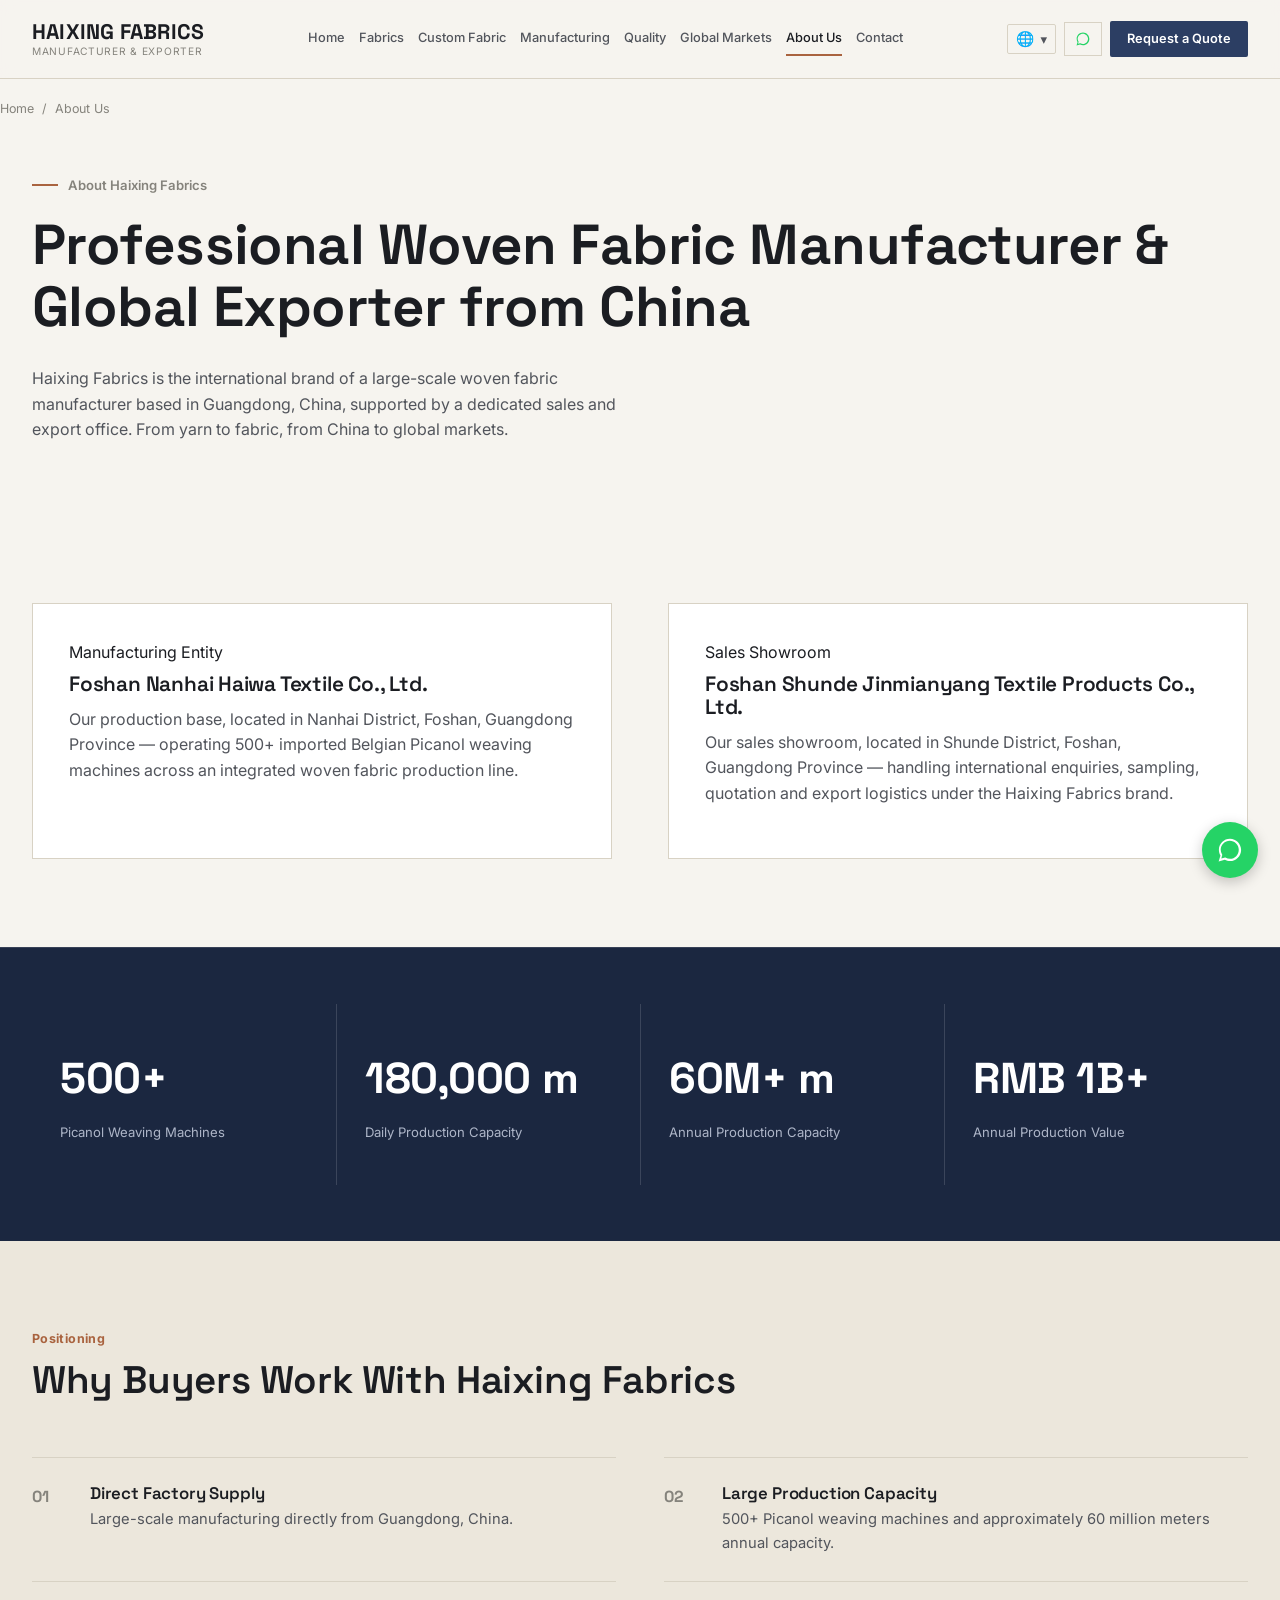
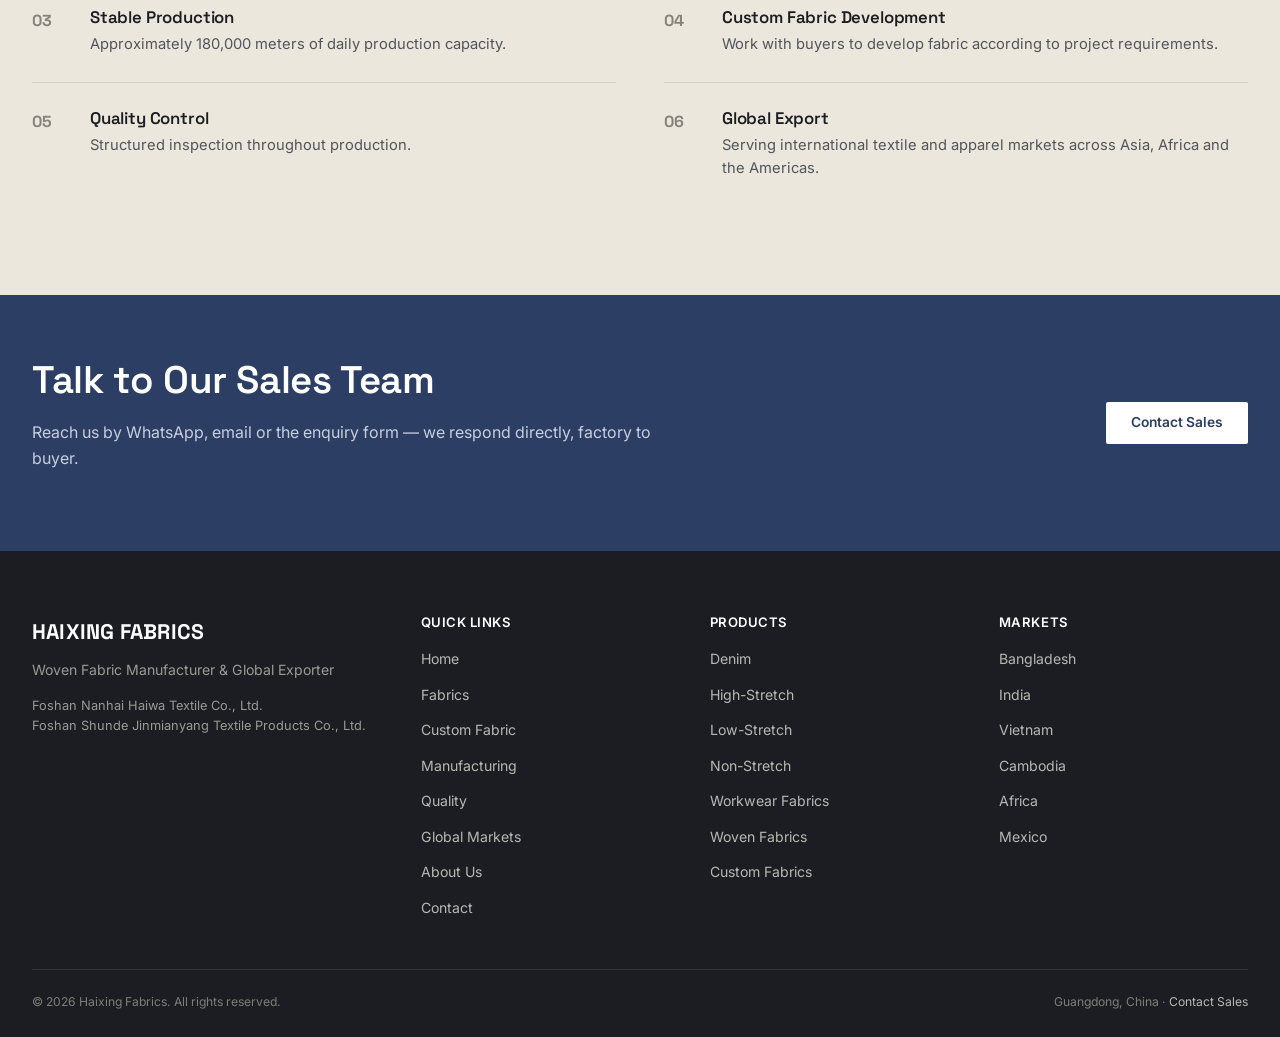
==== about.html @ 6a2925ba "Initial commit: Haixing Fabrics B2B lead-gen website Static bilingual (EN/ZH) site: homepage, fabric" ====
<!doctype html>
<html lang="en" dir="ltr">
<head>
<meta charset="UTF-8">
<meta name="viewport" content="width=device-width, initial-scale=1">
<title>About Haixing Fabrics | Woven Fabric Manufacturer, Guangdong, China</title>
<meta name="description" content="Haixing Fabrics is a large-scale woven fabric manufacturer and exporter based in Guangdong, China, operating 500+ Picanol weaving machines with a sales office in Shunde, Foshan.">
<link rel="canonical" href="https://www.haixingfabrics.com/about">
<link rel="preconnect" href="https://fonts.googleapis.com">
<link rel="preconnect" href="https://fonts.gstatic.com" crossorigin>
<link href="https://fonts.googleapis.com/css2?family=Space+Grotesk:wght@500;600;700&family=Inter:wght@400;500;600;700&display=swap" rel="stylesheet">
<link rel="stylesheet" href="css/style.css">
</head>
<body>

<header class="site-header">
  <div class="container header-row">
    <a href="index.html" class="brand"><span class="brand-mark">HAIXING FABRICS</span><span class="brand-sub" data-i18n="brand.subLine">Manufacturer &amp; Exporter</span></a>
    <nav class="main-nav" aria-label="Primary">
      <a href="index.html" data-i18n="nav.home">Home</a><a href="fabrics.html" data-i18n="nav.fabrics">Fabrics</a><a href="custom-fabric.html" data-i18n="nav.custom">Custom Fabric</a>
      <a href="manufacturing.html" data-i18n="nav.manufacturing">Manufacturing</a><a href="quality.html" data-i18n="nav.quality">Quality</a><a href="global-markets.html" data-i18n="nav.markets">Global Markets</a>
      <a href="about.html" class="active" data-i18n="nav.about">About Us</a><a href="contact.html" data-i18n="nav.contact">Contact</a>
    </nav>
    <div class="header-actions">
      <div class="lang-switch"><button type="button" class="lang-toggle-btn" aria-haspopup="true"><span class="lang-globe" aria-hidden="true">🌐</span><span class="lang-current">English</span> ▾</button>
        <div class="lang-menu" role="menu"><button type="button" data-lang="en" aria-current="true">English</button><button type="button" data-lang="zh">中文</button></div>
      </div>
      <a class="wa-link" href="https://wa.me/8613800000000" target="_blank" rel="noopener"><svg viewBox="0 0 32 32" fill="#25D366"><path d="M16 3C9 3 3.3 8.7 3.3 15.7c0 2.4.6 4.6 1.8 6.6L3 29l7-1.9c1.9 1 4 1.6 6 1.6 7 0 12.7-5.7 12.7-12.7C28.7 8.7 23 3 16 3zm0 23.1c-1.9 0-3.7-.5-5.3-1.4l-.4-.2-4.2 1.1 1.1-4.1-.2-.4a10.3 10.3 0 0 1-1.6-5.5c0-5.7 4.6-10.3 10.3-10.3s10.3 4.6 10.3 10.3S21.7 26.1 16 26.1z"/></svg><span class="wa-text" data-i18n="header.whatsapp">WhatsApp</span></a>
      <a href="contact.html" class="btn btn-primary header-cta" data-i18n="cta.quote">Request a Quote</a>
    </div>
    <button class="menu-toggle" aria-label="Open menu"><span></span><span></span><span></span></button>
  </div>
</header>

<div class="mobile-drawer">
  <div class="drawer-top"><span class="brand-mark">HAIXING</span><button class="drawer-close" aria-label="Close menu">&times;</button></div>
  <nav><a href="index.html" data-i18n="nav.home">Home</a><a href="fabrics.html" data-i18n="nav.fabrics">Fabrics</a><a href="custom-fabric.html" data-i18n="nav.custom">Custom Fabric</a><a href="manufacturing.html" data-i18n="nav.manufacturing">Manufacturing</a><a href="quality.html" data-i18n="nav.quality">Quality</a><a href="global-markets.html" data-i18n="nav.markets">Global Markets</a><a href="about.html" data-i18n="nav.about">About Us</a><a href="contact.html" data-i18n="nav.contact">Contact</a></nav>
  <div class="drawer-actions"><a href="contact.html" class="btn btn-primary btn-block" data-i18n="cta.quote">Request a Quote</a><a href="https://wa.me/8613800000000" class="btn btn-outline btn-block" target="_blank" rel="noopener" data-i18n="cta.whatsappUs">WhatsApp Us</a></div>
</div>

<main>
  <div class="container breadcrumb"><a href="index.html" data-i18n="nav.home">Home</a><span class="sep">/</span><span data-i18n="nav.about">About Us</span></div>

  <section class="tight">
    <div class="container">
      <span class="hero-eyebrow" data-i18n="about.hero.eyebrow">About Haixing Fabrics</span>
      <h1 data-i18n="about.hero.title">Professional Woven Fabric Manufacturer &amp; Global Exporter from China</h1>
      <p class="lede" data-i18n="about.heroLede">Haixing Fabrics is the international brand of a large-scale woven fabric manufacturer based in Guangdong, China, supported by a dedicated sales and export office. From yarn to fabric, from China to global markets.</p>
    </div>
  </section>

  <section>
    <div class="container" style="display:grid; grid-template-columns:1fr 1fr; gap:56px;">
      <div class="form-panel">
        <span class="tag" data-i18n="entity.manufacturingTag">Manufacturing Entity</span>
        <h3 style="margin-top:8px;" data-i18n="entity.factoryName">佛山市南海区海娃纺织有限公司</h3>
        <p data-i18n="entity.factoryDesc">Our production base, located in Nanhai District, Foshan, Guangdong Province — operating 500+ imported Belgian Picanol weaving machines across an integrated woven fabric production line.</p>
      </div>
      <div class="form-panel">
        <span class="tag" data-i18n="entity.salesTag">Sales Showroom</span>
        <h3 style="margin-top:8px;" data-i18n="entity.salesName">佛山市顺德区金棉洋纺织品有限公司</h3>
        <p data-i18n="entity.salesDesc">Our sales showroom, located in Shunde District, Foshan, Guangdong Province — handling international enquiries, sampling, quotation and export logistics under the Haixing Fabrics brand.</p>
      </div>
    </div>
  </section>

  <section class="stats-strip tight">
    <div class="container">
      <div class="stats-row">
        <div class="stat-cell"><span class="stat-num">500+</span><span class="stat-label" data-i18n="stats.machines">Picanol Weaving Machines</span></div>
        <div class="stat-cell"><span class="stat-num">180,000 m</span><span class="stat-label" data-i18n="stats.daily">Daily Production Capacity</span></div>
        <div class="stat-cell"><span class="stat-num">60M+ m</span><span class="stat-label" data-i18n="stats.annual">Annual Production Capacity</span></div>
        <div class="stat-cell"><span class="stat-num">RMB 1B+</span><span class="stat-label" data-i18n="stats.value">Annual Production Value</span></div>
      </div>
    </div>
  </section>

  <section class="section-alt">
    <div class="container">
      <div class="section-head"><div><span class="tag" data-i18n="about.whyTag">Positioning</span><h2 data-i18n="about.whyTitle">Why Buyers Work With Haixing Fabrics</h2></div></div>
      <div class="reason-list">
        <div class="reason-item"><span class="reason-num">01</span><div><h3 data-i18n="reason.directSupply.title">Direct Factory Supply</h3><p data-i18n="about.reason.directSupply.desc">Large-scale manufacturing directly from Guangdong, China.</p></div></div>
        <div class="reason-item"><span class="reason-num">02</span><div><h3 data-i18n="reason.largeCapacity.title">Large Production Capacity</h3><p data-i18n="about.reason.largeCapacity.desc">500+ Picanol weaving machines and approximately 60 million meters annual capacity.</p></div></div>
        <div class="reason-item"><span class="reason-num">03</span><div><h3 data-i18n="reason.stableProduction.title">Stable Production</h3><p data-i18n="about.reason.stableProduction.desc">Approximately 180,000 meters of daily production capacity.</p></div></div>
        <div class="reason-item"><span class="reason-num">04</span><div><h3 data-i18n="reason.customDev.title">Custom Fabric Development</h3><p data-i18n="about.reason.customDev.desc">Work with buyers to develop fabric according to project requirements.</p></div></div>
        <div class="reason-item"><span class="reason-num">05</span><div><h3 data-i18n="reason.qualityControl.title">Quality Control</h3><p data-i18n="about.reason.qualityControl.desc">Structured inspection throughout production.</p></div></div>
        <div class="reason-item"><span class="reason-num">06</span><div><h3 data-i18n="reason.globalExport.title">Global Export</h3><p data-i18n="about.reason.globalExport.desc">Serving international textile and apparel markets across Asia, Africa and the Americas.</p></div></div>
      </div>
    </div>
  </section>

  <section class="cta-band">
    <div class="container cta-band-row">
      <div><h2 data-i18n="about.cta.title">Talk to Our Sales Team</h2><p data-i18n="about.cta.lede">Reach us by WhatsApp, email or the enquiry form — we respond directly, factory to buyer.</p></div>
      <a href="contact.html" class="btn" style="background:#fff; color:var(--indigo);" data-i18n="cta.contactSales">Contact Sales</a>
    </div>
  </section>
</main>

<footer class="site-footer">
  <div class="container">
    <div class="footer-grid">
      <div><span class="brand-mark">HAIXING FABRICS</span><p style="margin-top:10px;"><span data-i18n="footer.tagline">Woven Fabric Manufacturer &amp; Global Exporter</span></p><p style="font-size:.8rem;"><span data-i18n="entity.factoryName">佛山市南海区海娃纺织有限公司</span><br><span data-i18n="entity.salesName">佛山市顺德区金棉洋纺织品有限公司</span></p></div>
      <div class="footer-col"><h4 data-i18n="footer.quicklinks">Quick Links</h4><ul><li><a href="index.html" data-i18n="nav.home">Home</a></li><li><a href="fabrics.html" data-i18n="nav.fabrics">Fabrics</a></li><li><a href="custom-fabric.html" data-i18n="nav.custom">Custom Fabric</a></li><li><a href="manufacturing.html" data-i18n="nav.manufacturing">Manufacturing</a></li><li><a href="quality.html" data-i18n="nav.quality">Quality</a></li><li><a href="global-markets.html" data-i18n="nav.markets">Global Markets</a></li><li><a href="about.html" data-i18n="nav.about">About Us</a></li><li><a href="contact.html" data-i18n="nav.contact">Contact</a></li></ul></div>
      <div class="footer-col"><h4 data-i18n="footer.products">Products</h4><ul><li><a href="denim-fabrics.html" data-i18n="footer.denim">Denim</a></li><li><a href="fabrics.html#high-stretch" data-i18n="footer.highStretchShort">High-Stretch</a></li><li><a href="fabrics.html#low-stretch" data-i18n="footer.lowStretchShort">Low-Stretch</a></li><li><a href="fabrics.html#non-stretch" data-i18n="footer.nonStretchShort">Non-Stretch</a></li><li><a href="fabrics.html#workwear" data-i18n="footer.workwearFabrics">Workwear Fabrics</a></li><li><a href="fabrics.html" data-i18n="footer.wovenFabrics">Woven Fabrics</a></li><li><a href="custom-fabric.html" data-i18n="footer.customFabrics">Custom Fabrics</a></li></ul></div>
      <div class="footer-col"><h4 data-i18n="footer.markets">Markets</h4><ul><li><a href="global-markets.html" data-i18n="country.bangladesh">Bangladesh</a></li><li><a href="global-markets.html" data-i18n="country.india">India</a></li><li><a href="global-markets.html" data-i18n="country.vietnam">Vietnam</a></li><li><a href="global-markets.html" data-i18n="country.cambodia">Cambodia</a></li><li><a href="global-markets.html" data-i18n="country.africaShort">Africa</a></li><li><a href="global-markets.html" data-i18n="country.mexico">Mexico</a></li></ul></div>
    </div>
    <div class="footer-bottom"><span data-i18n="footer.copyright">© 2026 Haixing Fabrics. All rights reserved.</span><span><span data-i18n="location.guangdong">Guangdong, China</span> · <a href="contact.html" style="color:#B8B8B2;" data-i18n="cta.contactSales">Contact Sales</a></span></div>
  </div>
</footer>

<a href="https://wa.me/8613800000000" class="float-wa" target="_blank" rel="noopener" aria-label="Chat on WhatsApp"><svg viewBox="0 0 32 32" fill="#fff"><path d="M16 3C9 3 3.3 8.7 3.3 15.7c0 2.4.6 4.6 1.8 6.6L3 29l7-1.9c1.9 1 4 1.6 6 1.6 7 0 12.7-5.7 12.7-12.7C28.7 8.7 23 3 16 3zm0 23.1c-1.9 0-3.7-.5-5.3-1.4l-.4-.2-4.2 1.1 1.1-4.1-.2-.4a10.3 10.3 0 0 1-1.6-5.5c0-5.7 4.6-10.3 10.3-10.3s10.3 4.6 10.3 10.3S21.7 26.1 16 26.1z"/></svg></a>
<div class="sticky-mobile-cta"><a href="contact.html" class="btn btn-primary" data-i18n="cta.quote">Request a Quote</a><a href="https://wa.me/8613800000000" class="btn btn-outline" target="_blank" rel="noopener" data-i18n="header.whatsapp">WhatsApp</a></div>

<script src="i18n/translations.js"></script>
<script src="js/main.js"></script>
</body>
</html>
---- css/style.css ----
/* =========================================================
   HAIXING FABRICS — Design System
   "Loom grid": flat bordered panels, warp-thread hairlines,
   selvedge tick-rule dividers. No rounded shadow cards.
   ========================================================= */

:root{
  --bg:        #F6F4EF;
  --bg-alt:    #ECE7DC;
  --bg-panel:  #FFFFFF;
  --ink:       #1B1D22;
  --ink-soft:  #52555C;
  --ink-faint: #85837C;
  --line:      #D8D2C4;
  --line-soft: #E4DFD3;
  --indigo:    #2C3E63;
  --indigo-deep:#1B2740;
  --indigo-tint:#E7EAF1;
  --rust:      #A9633F;
  --white:     #FFFFFF;

  --font-display: "Space Grotesk", "Segoe UI", system-ui, sans-serif;
  --font-body: "Inter", "Segoe UI", system-ui, sans-serif;

  --container: 1280px;
  --gap: 24px;
  --radius: 2px;
}

*,*::before,*::after{ box-sizing: border-box; }
html{ scroll-behavior: smooth; }
html,body{ margin:0; padding:0; }

body{
  background: var(--bg);
  color: var(--ink);
  font-family: var(--font-body);
  font-size: 16px;
  line-height: 1.6;
  -webkit-font-smoothing: antialiased;
  overflow-x: hidden;
}

img{ max-width:100%; display:block; }

h1,h2,h3,h4{
  font-family: var(--font-display);
  font-weight: 600;
  line-height: 1.1;
  margin: 0 0 .5em;
  color: var(--ink);
  letter-spacing: -0.01em;
}
h1{ font-size: clamp(2.2rem, 4.4vw, 3.6rem); font-weight: 650; }
h2{ font-size: clamp(1.7rem, 3vw, 2.5rem); }
h3{ font-size: 1.3rem; }
p{ margin: 0 0 1em; color: var(--ink-soft); max-width: 62ch; }
a{ color: inherit; text-decoration: none; }

.container{
  max-width: var(--container);
  margin: 0 auto;
  padding: 0 32px;
}
@media (max-width: 640px){ .container{ padding: 0 20px; } }

section{ padding: 88px 0; position: relative; }
section.tight{ padding: 56px 0; }
.section-alt{ background: var(--bg-alt); }
.section-dark{ background: var(--indigo-deep); color: #EDEFF4; }
.section-dark h2, .section-dark h3{ color: #fff; }
.section-dark p{ color: #B9C0D1; }

/* focus visibility */
a:focus-visible, button:focus-visible, input:focus-visible, textarea:focus-visible, select:focus-visible{
  outline: 2px solid var(--indigo);
  outline-offset: 2px;
}

@media (prefers-reduced-motion: reduce){
  *{ animation-duration: .001ms !important; animation-iteration-count: 1 !important; transition-duration: .001ms !important; scroll-behavior: auto !important; }
}

/* =========================================================
   Selvedge tick-rule — signature divider
   ========================================================= */
.tick-rule{
  --tick-color: var(--line);
  height: 18px;
  width: 100%;
  background-image: repeating-linear-gradient(
    to right, var(--tick-color) 0 1px, transparent 1px 10px
  );
  background-position: center;
  background-size: 100% 18px;
  background-repeat: no-repeat;
  opacity: .9;
}
.tick-rule.on-dark{ --tick-color: rgba(255,255,255,.28); }
.tick-rule.thread-in{
  clip-path: inset(0 100% 0 0);
  animation: threadIn 1.1s cubic-bezier(.65,0,.35,1) .15s forwards;
}
@keyframes threadIn{ to{ clip-path: inset(0 0 0 0); } }
@media (prefers-reduced-motion: reduce){ .tick-rule.thread-in{ clip-path: inset(0 0 0 0); animation:none; } }

/* =========================================================
   Header / Nav
   ========================================================= */
.site-header{
  position: sticky; top:0; z-index: 500;
  background: rgba(246,244,239,.92);
  backdrop-filter: saturate(140%) blur(8px);
  border-bottom: 1px solid var(--line);
}
.header-row{
  display:flex; align-items:center; justify-content:space-between;
  height: 78px;
}
.brand{ display:flex; flex-direction:column; line-height:1; gap:4px; flex-shrink:0; }
.brand-mark{ font-family: var(--font-display); font-weight:700; font-size:1.32rem; letter-spacing:.01em; color:var(--ink); white-space:nowrap; }
.brand-sub{ font-size:.64rem; letter-spacing:.07em; text-transform:uppercase; color: var(--ink-faint); white-space:nowrap; }

.main-nav{ display:flex; align-items:center; justify-content:center; gap:20px; flex:1; margin: 0 20px; }
.main-nav a{ white-space:nowrap; }
.main-nav a{
  font-size:.86rem; font-weight:500; color: var(--ink-soft);
  padding: 6px 0; border-bottom: 2px solid transparent;
  transition: color .15s ease, border-color .15s ease;
  white-space: nowrap;
}
.main-nav a:hover, .main-nav a.active{ color: var(--ink); border-color: var(--rust); }

.header-actions{ display:flex; align-items:center; gap:12px; flex-shrink:0; }

.lang-switch{ position:relative; }
.lang-globe{ font-size:.92rem; line-height:1; }
.lang-switch button{
  display:flex; align-items:center; gap:6px;
  background:none; border:1px solid var(--line); border-radius: var(--radius);
  padding:8px 12px; font-family: var(--font-body); font-size:.82rem; color:var(--ink-soft);
  cursor:pointer;
}
.lang-switch button:hover{ border-color: var(--ink-faint); }
.lang-menu{
  position:absolute; right:0; top: calc(100% + 8px);
  background: var(--bg-panel); border:1px solid var(--line);
  min-width: 168px; display:none; z-index: 50;
}
.lang-switch.open .lang-menu{ display:block; }
.lang-menu button{
  display:block; width:100%; text-align:left; border:none; padding:10px 14px;
  font-size:.85rem; background:none; cursor:pointer; color: var(--ink-soft);
}
.lang-menu button:hover{ background: var(--bg-alt); color: var(--ink); }
.lang-menu button[aria-current="true"]{ color: var(--indigo); font-weight:600; }

.wa-link{
  display:flex; align-items:center; gap:7px;
  border:1px solid var(--line); padding:8px 13px; font-size:.82rem; color: var(--ink-soft);
}
.wa-link:hover{ border-color: #3C8259; color:#3C8259; }
.wa-link svg{ width:16px; height:16px; flex:none; }

.btn{
  display:inline-flex; align-items:center; justify-content:center; gap:8px;
  font-family: var(--font-body); font-weight:600; font-size:.86rem;
  padding: 13px 24px; border-radius: var(--radius); border:1px solid transparent;
  cursor:pointer; transition: background .15s ease, color .15s ease, border-color .15s ease;
  line-height:1;
}
.btn-primary{ background: var(--indigo); color:#fff; }
.btn-primary:hover{ background: var(--indigo-deep); }
.btn-outline{ background:transparent; border-color: var(--ink); color: var(--ink); }
.btn-outline:hover{ background: var(--ink); color:#fff; }
.btn-outline.on-dark{ border-color: rgba(255,255,255,.55); color:#fff; }
.btn-outline.on-dark:hover{ background:#fff; color: var(--indigo-deep); }
.btn-rust{ background: var(--rust); color:#fff; }
.btn-rust:hover{ background:#8f5333; }
.btn-block{ width:100%; }
.btn-sm{ padding:9px 16px; font-size:.78rem; }

.menu-toggle{ display:none; background:none; border:none; cursor:pointer; padding:8px; }
.menu-toggle span{ display:block; width:22px; height:2px; background:var(--ink); margin:5px 0; }

@media (max-width: 1480px){
  .main-nav{ gap:14px; margin:0 14px; }
  .main-nav a{ font-size:.8rem; }
  .header-actions{ gap:8px; }
  .wa-link .wa-text{ display:none; }
  .wa-link{ padding:8px 10px; }
  .lang-switch button{ padding:6px 8px; }
  .lang-switch .lang-current{ display:none; }
  .btn.header-cta{ padding:11px 16px; font-size:.8rem; }
}
@media (max-width: 1180px){
  .main-nav{ display:none; }
  .menu-toggle{ display:block; }
  .header-actions .btn-primary.header-cta{ display:none; }
}

/* Mobile drawer */
.mobile-drawer{
  position: fixed; inset:0; background: var(--bg); z-index: 900;
  transform: translateX(100%); transition: transform .25s ease;
  display:flex; flex-direction:column; padding: 24px 24px 32px;
  overflow-y:auto;
}
.mobile-drawer.open{ transform: translateX(0); }
.mobile-drawer .drawer-top{ display:flex; justify-content:space-between; align-items:center; margin-bottom: 30px; }
.mobile-drawer nav{ display:flex; flex-direction:column; gap:2px; }
.mobile-drawer nav a{
  padding: 16px 4px; border-bottom:1px solid var(--line);
  font-family: var(--font-display); font-size:1.15rem; font-weight:600; color: var(--ink);
}
.mobile-drawer .drawer-actions{ margin-top:28px; display:flex; flex-direction:column; gap:12px; }
.drawer-close{ background:none; border:none; font-size:1.6rem; line-height:1; cursor:pointer; color:var(--ink); }

/* =========================================================
   Hero
   ========================================================= */
.hero{
  background: var(--bg);
  padding: 64px 0 0;
  position: relative;
}
.hero-grid{
  display:grid; grid-template-columns: 1.05fr .95fr; gap: 56px; align-items:center;
  padding-bottom: 56px;
}
.hero-eyebrow{
  font-size:.82rem; color: var(--ink-faint); font-weight:600; margin-bottom:18px;
  display:flex; align-items:center; gap:10px;
}
.hero-eyebrow::before{ content:""; width:26px; height:2px; background: var(--rust); display:inline-block; }
.hero h1{ margin-bottom: .4em; }
.hero .lede{ font-size:1.12rem; color: var(--ink-soft); max-width: 46ch; margin-bottom: 1.4em; }
.hero-ctas{ display:flex; flex-wrap:wrap; gap:14px; margin-bottom: 30px; }
.hero-strap{
  font-size:.84rem; color: var(--ink-soft); border-top:1px solid var(--line); padding-top:16px;
  display:flex; flex-wrap:wrap; gap: 8px 0;
}
.hero-strap b{ color:var(--ink); font-weight:700; }
.hero-strap .sep{ margin:0 12px; color: var(--line); }

.weave-visual{
  aspect-ratio: 4/3.1; background: var(--indigo-deep);
  position:relative; overflow:hidden; border:1px solid var(--indigo-deep);
}
.weave-visual svg{ width:100%; height:100%; display:block; }
.weave-caption{
  position:absolute; left:0; right:0; bottom:0;
  background: rgba(27,39,64,.86); color:#CBD2E1;
  font-size:.74rem; letter-spacing:.03em; padding: 10px 16px;
  display:flex; justify-content:space-between;
}

@media (max-width: 900px){
  .hero-grid{ grid-template-columns: 1fr; gap: 32px; padding-bottom: 40px; }
}

/* =========================================================
   Stats strip
   ========================================================= */
.stats-strip{
  background: var(--indigo-deep); color:#fff; padding: 0;
  border-top: 1px solid rgba(255,255,255,.12);
}
.stats-row{
  display:grid; grid-template-columns: repeat(4, 1fr);
}
.stat-cell{
  padding: 40px 28px; border-left: 1px solid rgba(255,255,255,.14);
}
.stat-cell:first-child{ border-left:none; }
.stat-num{
  font-family: var(--font-display); font-weight:700;
  font-size: clamp(1.9rem, 3.4vw, 2.7rem); color:#fff; letter-spacing:-.01em;
  display:block; margin-bottom: 6px;
}
.stat-label{ font-size:.82rem; color:#AEB6C8; max-width: 20ch; }
@media (max-width: 900px){
  .stats-row{ grid-template-columns: repeat(2,1fr); }
  .stat-cell{ border-left:none; border-top:1px solid rgba(255,255,255,.14); }
  .stat-cell:nth-child(odd){ border-right:1px solid rgba(255,255,255,.14); }
  .stat-cell:nth-child(-n+2){ border-top:none; }
}

/* =========================================================
   Section headers
   ========================================================= */
.section-head{
  display:flex; justify-content:space-between; align-items:flex-end; gap: 32px;
  margin-bottom: 44px; flex-wrap:wrap;
}
.section-head .tag{
  font-size:.78rem; font-weight:700; color: var(--rust); letter-spacing:.03em; margin-bottom:10px; display:block;
}
.section-head h2{ margin-bottom:.3em; }
.section-head p{ margin:0; }
.section-head-center{ text-align:center; }
.section-head-center .container-narrow, .section-head-center{ max-width: 700px; margin-left:auto; margin-right:auto; }

/* =========================================================
   Fabric category / product cards (flat, bordered — no shadow)
   ========================================================= */
.grid-3{ display:grid; grid-template-columns: repeat(3, 1fr); gap: 1px; background: var(--line); border:1px solid var(--line); }
.grid-4{ display:grid; grid-template-columns: repeat(4, 1fr); gap: 1px; background: var(--line); border:1px solid var(--line); }
.grid-2{ display:grid; grid-template-columns: repeat(2, 1fr); gap: 1px; background: var(--line); border:1px solid var(--line); }
@media (max-width: 980px){ .grid-3, .grid-4{ grid-template-columns: repeat(2,1fr);} }
@media (max-width: 640px){ .grid-3, .grid-4, .grid-2{ grid-template-columns: 1fr; } }

/* When a trailing card is alone in the last row, span it full width instead
   of leaving empty grid cells beside it. */
.grid-3 > .fabric-card:last-child:nth-child(3n+1){
  grid-column: 1 / -1;
  display:grid; grid-template-columns: 1fr 1.6fr;
}
.grid-3 > .fabric-card:last-child:nth-child(3n+1) .swatch{
  aspect-ratio:auto; border-bottom:none; border-right:1px solid var(--line);
}
@media (max-width: 640px){
  .grid-3 > .fabric-card:last-child:nth-child(3n+1){ grid-template-columns: 1fr; }
  .grid-3 > .fabric-card:last-child:nth-child(3n+1) .swatch{ aspect-ratio:5/4; border-right:none; border-bottom:1px solid var(--line); }
}

.fabric-card{
  background: var(--bg-panel); display:flex; flex-direction:column;
}
.fabric-card .swatch{
  aspect-ratio: 5/4; position:relative; overflow:hidden;
  border-bottom: 1px solid var(--line);
}
.fabric-card .swatch svg{ width:100%; height:100%; display:block; }
.fabric-card .swatch-tag{
  position:absolute; top:12px; left:0;
  background: var(--rust); color:#fff; font-size:.7rem; font-weight:700;
  padding: 5px 12px; letter-spacing:.02em;
}
.fabric-card .body{ padding: 22px 22px 24px; display:flex; flex-direction:column; flex:1; }
.fabric-card h3{ margin-bottom:8px; font-size:1.15rem; }
.fabric-card p{ font-size:.92rem; margin-bottom: 14px; }
.fabric-card .traits{ list-style:none; margin:0 0 18px; padding:0; display:flex; flex-direction:column; gap:5px; }
.fabric-card .traits li{ font-size:.8rem; color: var(--ink-soft); padding-left:14px; position:relative; }
.fabric-card .traits li::before{ content:""; position:absolute; left:0; top:.55em; width:6px; height:1px; background: var(--ink-faint); }
.fabric-card .card-actions{ margin-top:auto; display:flex; gap:10px; flex-wrap:wrap; }
.fabric-card .card-actions a{ font-size:.8rem; font-weight:600; }
.link-arrowless{ border-bottom:1px solid var(--ink); padding-bottom:2px; }
.link-arrowless:hover{ border-color: var(--rust); color: var(--rust); }

/* Product listing card variant with price/MOQ row */
.product-card .meta-row{
  display:flex; justify-content:space-between; font-size:.76rem; color: var(--ink-faint);
  border-top:1px solid var(--line-soft); padding-top:12px; margin-top:12px;
}

/* =========================================================
   Why-choose list
   ========================================================= */
.reason-list{ display:grid; grid-template-columns: repeat(2, 1fr); gap: 0 48px; }
.reason-item{ padding: 26px 0; border-top:1px solid var(--line); display:grid; grid-template-columns: 40px 1fr; gap:18px; }
.reason-item:nth-child(5), .reason-item:nth-child(6){ }
.reason-num{ font-family:var(--font-display); font-weight:700; color: var(--ink-faint); font-size:1rem; }
.reason-item h3{ font-size:1.05rem; margin-bottom:6px; }
.reason-item p{ font-size:.92rem; margin:0; }
@media (max-width: 800px){ .reason-list{ grid-template-columns:1fr; } }

/* =========================================================
   Process flow (Yarn -> Weaving -> ... )
   ========================================================= */
.flow{ display:flex; align-items:stretch; border:1px solid var(--line); background: var(--line); gap:1px; overflow-x:auto; }
.flow-step{
  background: var(--bg-panel); flex:1; min-width: 150px; padding: 26px 18px; text-align:left;
  display:flex; flex-direction:column; gap:8px;
}
.flow-step .fi{ font-family:var(--font-display); font-weight:700; color: var(--indigo); font-size:.78rem; }
.flow-step h4{ font-family:var(--font-body); font-weight:700; font-size:.95rem; margin:0; }
.flow-step p{ font-size:.8rem; margin:0; color: var(--ink-soft); }

/* =========================================================
   Market cards
   ========================================================= */
.market-card{
  background: var(--bg-panel); padding: 24px; display:flex; flex-direction:column; gap:8px; min-height: 150px;
  border-top: 3px solid var(--indigo);
}
.market-card h3{ font-size:1.05rem; margin-bottom:2px; }
.market-card .region{ font-size:.72rem; text-transform:uppercase; letter-spacing:.06em; color: var(--ink-faint); }
.market-card p{ font-size:.86rem; margin:0; }

/* =========================================================
   Gallery placeholders (no real photography yet)
   ========================================================= */
.gallery-frame{
  aspect-ratio: 4/3; background: var(--bg-alt); border:1px solid var(--line);
  position:relative; overflow:hidden;
}
.gallery-frame svg{ width:100%; height:100%; }
.gallery-frame .frame-label{
  position:absolute; bottom:0; left:0; right:0; padding:9px 12px;
  font-size:.7rem; color: var(--ink-faint); background: rgba(246,244,239,.9);
  border-top:1px solid var(--line);
}

/* =========================================================
   Forms
   ========================================================= */
.form-panel{ background: var(--bg-panel); border:1px solid var(--line); padding: 36px; }
@media (max-width:640px){ .form-panel{ padding:24px 20px; } }
.form-grid{ display:grid; grid-template-columns: repeat(2, 1fr); gap: 18px 20px; }
.form-grid .full{ grid-column: 1 / -1; }
@media (max-width: 700px){ .form-grid{ grid-template-columns: 1fr; } }
.field label{ display:block; font-size:.78rem; font-weight:600; color: var(--ink); margin-bottom:7px; }
.field .req{ color: var(--rust); }
.field input, .field select, .field textarea{
  width:100%; border:1px solid var(--line); background: var(--bg);
  padding: 12px 13px; font-family: var(--font-body); font-size:.92rem; color: var(--ink);
  border-radius: var(--radius);
}
.field input:focus, .field select:focus, .field textarea:focus{ border-color: var(--indigo); outline:none; background:#fff; }
.field textarea{ resize: vertical; min-height: 96px; }
.field.file{ border:1px dashed var(--line); padding: 16px; text-align:center; }
.field .hint{ font-size:.74rem; color: var(--ink-faint); margin-top:6px; }
.form-submit-row{ margin-top: 26px; display:flex; align-items:center; gap:16px; flex-wrap:wrap; }
.form-note{ font-size:.78rem; color: var(--ink-faint); }
.form-success{
  display:none; border:1px solid #3C8259; background:#F1F7F3; color:#255C3B;
  padding: 22px 24px; font-size:.92rem;
}
.form-success.show{ display:block; }
.form-success h3{ color:#1E4A30; margin-bottom:6px; font-size:1.05rem; }

/* =========================================================
   Spec table (product detail)
   ========================================================= */
.spec-table{ width:100%; border-collapse: collapse; font-size:.92rem; }
.spec-table tr{ border-top:1px solid var(--line); }
.spec-table tr:first-child{ border-top:none; }
.spec-table th, .spec-table td{ text-align:left; padding: 13px 4px; vertical-align:top; }
.spec-table th{ width: 38%; color: var(--ink-faint); font-weight:600; font-size:.82rem; }
.spec-table td{ color: var(--ink); }
.tbc{ color: var(--ink-faint); font-style:italic; }

.pdp-gallery{ display:grid; grid-template-columns: 1fr 1fr; gap:1px; background:var(--line); border:1px solid var(--line); }
.pdp-gallery .gallery-frame{ border:none; aspect-ratio:1/1; }
.pdp-gallery .main-shot{ grid-column: 1/-1; aspect-ratio: 16/10; }

.badge-row{ display:flex; flex-wrap:wrap; gap:8px; margin-bottom: 20px; }
.badge{ font-size:.72rem; font-weight:600; border:1px solid var(--line); padding:5px 11px; color: var(--ink-soft); }

/* =========================================================
   Breadcrumb
   ========================================================= */
.breadcrumb{ font-size:.78rem; color: var(--ink-faint); padding: 20px 0 0; }
.breadcrumb a{ color: var(--ink-faint); border-bottom:1px solid transparent; }
.breadcrumb a:hover{ color: var(--ink); border-color: var(--ink); }
.breadcrumb .sep{ margin:0 8px; }

/* =========================================================
   CTA band
   ========================================================= */
.cta-band{ background: var(--indigo); color:#fff; padding: 64px 0; }
.cta-band h2{ color:#fff; }
.cta-band p{ color:#C8CEDE; }
.cta-band-row{ display:flex; justify-content:space-between; align-items:center; gap:32px; flex-wrap:wrap; }
.cta-band-row .btn-outline{ border-color: rgba(255,255,255,.6); color:#fff; }
.cta-band-row .btn-outline:hover{ background:#fff; color:var(--indigo); }

/* =========================================================
   Footer
   ========================================================= */
.site-footer{ background: var(--ink); color:#C7C7C3; padding: 64px 0 26px; }
.footer-grid{ display:grid; grid-template-columns: 1.4fr 1fr 1fr 1fr; gap: 40px; margin-bottom: 48px; }
.site-footer .brand-mark{ color:#fff; }
.site-footer .brand-sub{ color:#9A9A94; }
.site-footer p{ color:#9A9A94; font-size:.88rem; }
.footer-col h4{ color:#fff; font-family: var(--font-body); font-size:.82rem; letter-spacing:.04em; text-transform:uppercase; margin-bottom:16px; }
.footer-col ul{ list-style:none; margin:0; padding:0; display:flex; flex-direction:column; gap:10px; }
.footer-col a{ color:#B8B8B2; font-size:.88rem; }
.footer-col a:hover{ color:#fff; }
.footer-bottom{ border-top:1px solid #34342F; padding-top:22px; display:flex; justify-content:space-between; flex-wrap:wrap; gap:12px; font-size:.76rem; color:#7E7E77; }
@media (max-width: 900px){ .footer-grid{ grid-template-columns: 1fr 1fr; } }
@media (max-width: 560px){ .footer-grid{ grid-template-columns: 1fr; } }

/* =========================================================
   Floating WhatsApp + sticky mobile CTA
   ========================================================= */
.float-wa{
  position: fixed; right: 22px; bottom: 22px; z-index: 600;
  width:56px; height:56px; border-radius:50%; background:#25D366;
  display:flex; align-items:center; justify-content:center;
  box-shadow: 0 4px 14px rgba(0,0,0,.22);
}
.float-wa svg{ width:28px; height:28px; }
.float-wa:hover{ background:#1DA851; }

.sticky-mobile-cta{
  display:none; position:fixed; left:0; right:0; bottom:0; z-index: 590;
  background: var(--bg-panel); border-top:1px solid var(--line);
  padding: 10px 14px; gap:10px;
  box-shadow: 0 -4px 14px rgba(0,0,0,.08);
}
@media (max-width: 760px){
  .sticky-mobile-cta{ display:flex; }
  .float-wa{ bottom: 84px; right:16px; width:50px; height:50px; }
  body{ padding-bottom: 66px; }
}
.sticky-mobile-cta .btn{ flex:1; }

/* =========================================================
   Utility
   ========================================================= */
.mt-0{ margin-top:0; } .mb-0{ margin-bottom:0; }
.text-center{ text-align:center; }
.max-w{ max-width: 640px; }
.max-w.centered{ margin-left:auto; margin-right:auto; }
[hidden]{ display:none !important; }
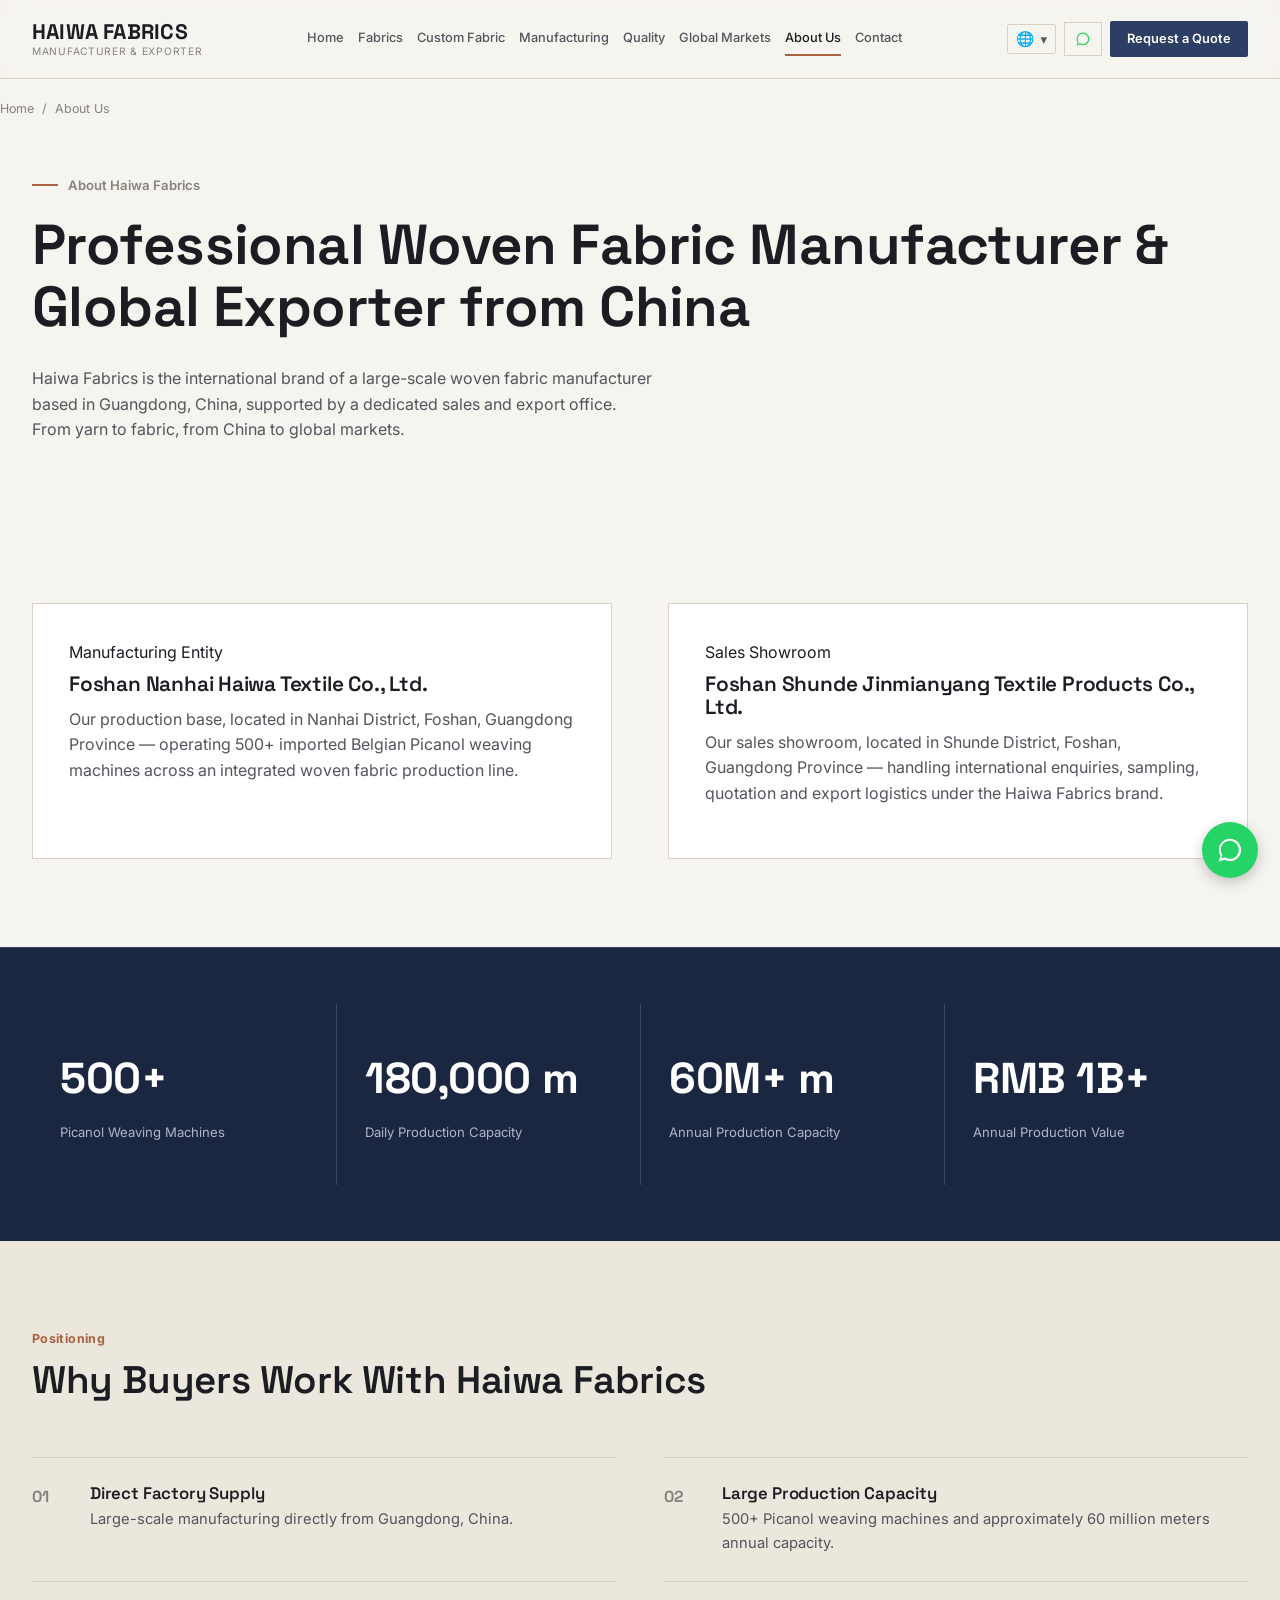
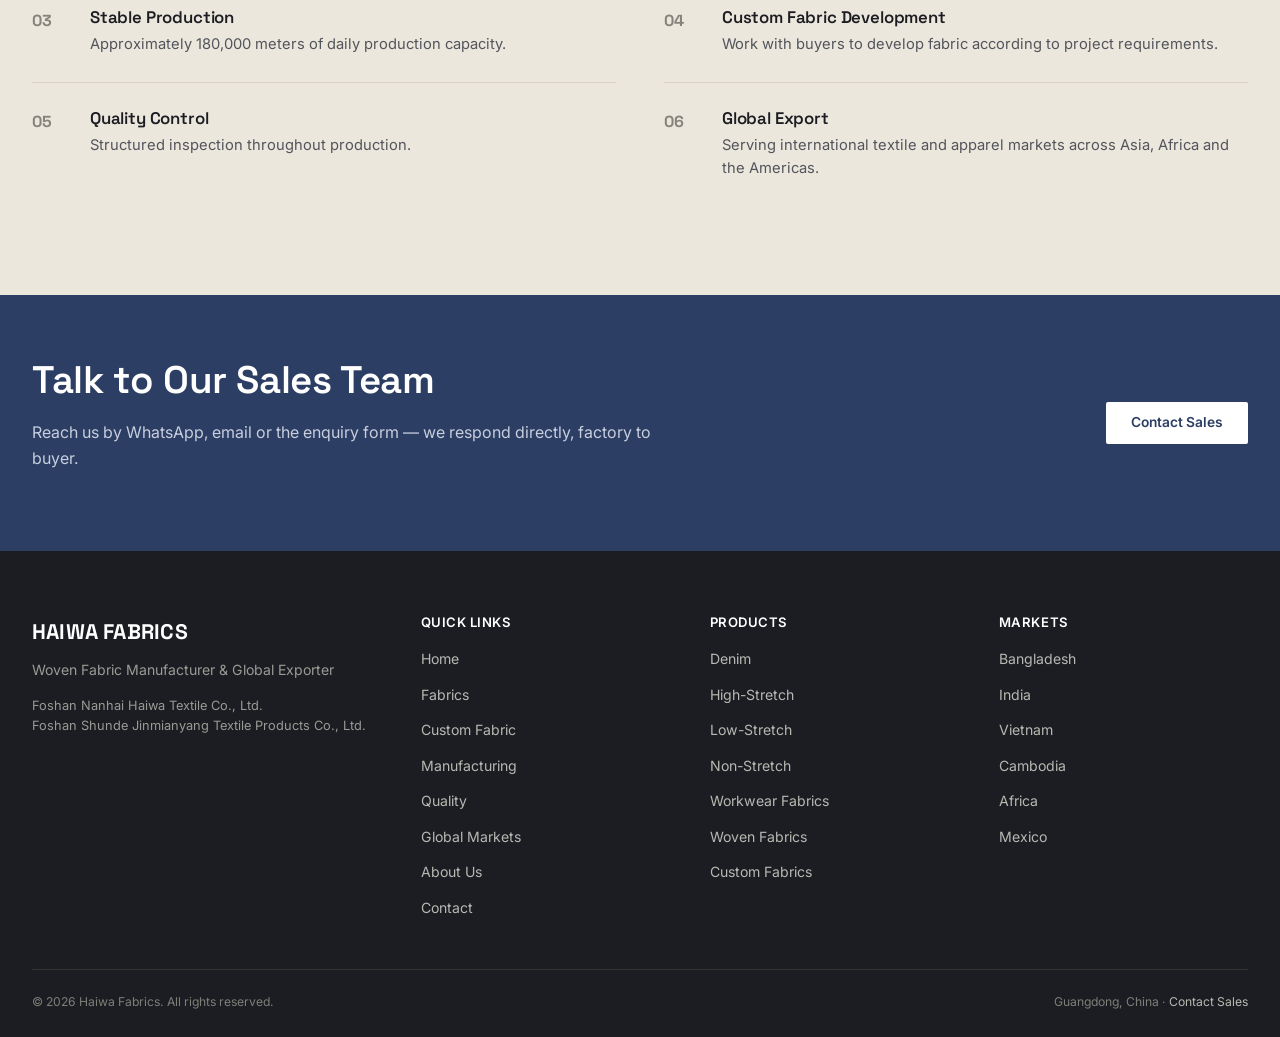
==== commit eff6121e: "Rename brand from Haixing Fabrics to Haiwa Fabrics sitewide Updated brand mark, titles, meta tags, c" ====
--- a/about.html
+++ b/about.html
@@ -3,9 +3,9 @@
 <head>
 <meta charset="UTF-8">
 <meta name="viewport" content="width=device-width, initial-scale=1">
-<title>About Haixing Fabrics | Woven Fabric Manufacturer, Guangdong, China</title>
-<meta name="description" content="Haixing Fabrics is a large-scale woven fabric manufacturer and exporter based in Guangdong, China, operating 500+ Picanol weaving machines with a sales office in Shunde, Foshan.">
-<link rel="canonical" href="https://www.haixingfabrics.com/about">
+<title>About Haiwa Fabrics | Woven Fabric Manufacturer, Guangdong, China</title>
+<meta name="description" content="Haiwa Fabrics is a large-scale woven fabric manufacturer and exporter based in Guangdong, China, operating 500+ Picanol weaving machines with a sales office in Shunde, Foshan.">
+<link rel="canonical" href="https://www.haiwafabrics.com/about">
 <link rel="preconnect" href="https://fonts.googleapis.com">
 <link rel="preconnect" href="https://fonts.gstatic.com" crossorigin>
 <link href="https://fonts.googleapis.com/css2?family=Space+Grotesk:wght@500;600;700&family=Inter:wght@400;500;600;700&display=swap" rel="stylesheet">
@@ -15,7 +15,7 @@
 
 <header class="site-header">
   <div class="container header-row">
-    <a href="index.html" class="brand"><span class="brand-mark">HAIXING FABRICS</span><span class="brand-sub" data-i18n="brand.subLine">Manufacturer &amp; Exporter</span></a>
+    <a href="index.html" class="brand"><span class="brand-mark">HAIWA FABRICS</span><span class="brand-sub" data-i18n="brand.subLine">Manufacturer &amp; Exporter</span></a>
     <nav class="main-nav" aria-label="Primary">
       <a href="index.html" data-i18n="nav.home">Home</a><a href="fabrics.html" data-i18n="nav.fabrics">Fabrics</a><a href="custom-fabric.html" data-i18n="nav.custom">Custom Fabric</a>
       <a href="manufacturing.html" data-i18n="nav.manufacturing">Manufacturing</a><a href="quality.html" data-i18n="nav.quality">Quality</a><a href="global-markets.html" data-i18n="nav.markets">Global Markets</a>
@@ -33,7 +33,7 @@
 </header>
 
 <div class="mobile-drawer">
-  <div class="drawer-top"><span class="brand-mark">HAIXING</span><button class="drawer-close" aria-label="Close menu">&times;</button></div>
+  <div class="drawer-top"><span class="brand-mark">HAIWA</span><button class="drawer-close" aria-label="Close menu">&times;</button></div>
   <nav><a href="index.html" data-i18n="nav.home">Home</a><a href="fabrics.html" data-i18n="nav.fabrics">Fabrics</a><a href="custom-fabric.html" data-i18n="nav.custom">Custom Fabric</a><a href="manufacturing.html" data-i18n="nav.manufacturing">Manufacturing</a><a href="quality.html" data-i18n="nav.quality">Quality</a><a href="global-markets.html" data-i18n="nav.markets">Global Markets</a><a href="about.html" data-i18n="nav.about">About Us</a><a href="contact.html" data-i18n="nav.contact">Contact</a></nav>
   <div class="drawer-actions"><a href="contact.html" class="btn btn-primary btn-block" data-i18n="cta.quote">Request a Quote</a><a href="https://wa.me/8613800000000" class="btn btn-outline btn-block" target="_blank" rel="noopener" data-i18n="cta.whatsappUs">WhatsApp Us</a></div>
 </div>
@@ -43,9 +43,9 @@
 
   <section class="tight">
     <div class="container">
-      <span class="hero-eyebrow" data-i18n="about.hero.eyebrow">About Haixing Fabrics</span>
+      <span class="hero-eyebrow" data-i18n="about.hero.eyebrow">About Haiwa Fabrics</span>
       <h1 data-i18n="about.hero.title">Professional Woven Fabric Manufacturer &amp; Global Exporter from China</h1>
-      <p class="lede" data-i18n="about.heroLede">Haixing Fabrics is the international brand of a large-scale woven fabric manufacturer based in Guangdong, China, supported by a dedicated sales and export office. From yarn to fabric, from China to global markets.</p>
+      <p class="lede" data-i18n="about.heroLede">Haiwa Fabrics is the international brand of a large-scale woven fabric manufacturer based in Guangdong, China, supported by a dedicated sales and export office. From yarn to fabric, from China to global markets.</p>
     </div>
   </section>
 
@@ -59,7 +59,7 @@
       <div class="form-panel">
         <span class="tag" data-i18n="entity.salesTag">Sales Showroom</span>
         <h3 style="margin-top:8px;" data-i18n="entity.salesName">佛山市顺德区金棉洋纺织品有限公司</h3>
-        <p data-i18n="entity.salesDesc">Our sales showroom, located in Shunde District, Foshan, Guangdong Province — handling international enquiries, sampling, quotation and export logistics under the Haixing Fabrics brand.</p>
+        <p data-i18n="entity.salesDesc">Our sales showroom, located in Shunde District, Foshan, Guangdong Province — handling international enquiries, sampling, quotation and export logistics under the Haiwa Fabrics brand.</p>
       </div>
     </div>
   </section>
@@ -77,7 +77,7 @@
 
   <section class="section-alt">
     <div class="container">
-      <div class="section-head"><div><span class="tag" data-i18n="about.whyTag">Positioning</span><h2 data-i18n="about.whyTitle">Why Buyers Work With Haixing Fabrics</h2></div></div>
+      <div class="section-head"><div><span class="tag" data-i18n="about.whyTag">Positioning</span><h2 data-i18n="about.whyTitle">Why Buyers Work With Haiwa Fabrics</h2></div></div>
       <div class="reason-list">
         <div class="reason-item"><span class="reason-num">01</span><div><h3 data-i18n="reason.directSupply.title">Direct Factory Supply</h3><p data-i18n="about.reason.directSupply.desc">Large-scale manufacturing directly from Guangdong, China.</p></div></div>
         <div class="reason-item"><span class="reason-num">02</span><div><h3 data-i18n="reason.largeCapacity.title">Large Production Capacity</h3><p data-i18n="about.reason.largeCapacity.desc">500+ Picanol weaving machines and approximately 60 million meters annual capacity.</p></div></div>
@@ -100,12 +100,12 @@
 <footer class="site-footer">
   <div class="container">
     <div class="footer-grid">
-      <div><span class="brand-mark">HAIXING FABRICS</span><p style="margin-top:10px;"><span data-i18n="footer.tagline">Woven Fabric Manufacturer &amp; Global Exporter</span></p><p style="font-size:.8rem;"><span data-i18n="entity.factoryName">佛山市南海区海娃纺织有限公司</span><br><span data-i18n="entity.salesName">佛山市顺德区金棉洋纺织品有限公司</span></p></div>
+      <div><span class="brand-mark">HAIWA FABRICS</span><p style="margin-top:10px;"><span data-i18n="footer.tagline">Woven Fabric Manufacturer &amp; Global Exporter</span></p><p style="font-size:.8rem;"><span data-i18n="entity.factoryName">佛山市南海区海娃纺织有限公司</span><br><span data-i18n="entity.salesName">佛山市顺德区金棉洋纺织品有限公司</span></p></div>
       <div class="footer-col"><h4 data-i18n="footer.quicklinks">Quick Links</h4><ul><li><a href="index.html" data-i18n="nav.home">Home</a></li><li><a href="fabrics.html" data-i18n="nav.fabrics">Fabrics</a></li><li><a href="custom-fabric.html" data-i18n="nav.custom">Custom Fabric</a></li><li><a href="manufacturing.html" data-i18n="nav.manufacturing">Manufacturing</a></li><li><a href="quality.html" data-i18n="nav.quality">Quality</a></li><li><a href="global-markets.html" data-i18n="nav.markets">Global Markets</a></li><li><a href="about.html" data-i18n="nav.about">About Us</a></li><li><a href="contact.html" data-i18n="nav.contact">Contact</a></li></ul></div>
       <div class="footer-col"><h4 data-i18n="footer.products">Products</h4><ul><li><a href="denim-fabrics.html" data-i18n="footer.denim">Denim</a></li><li><a href="fabrics.html#high-stretch" data-i18n="footer.highStretchShort">High-Stretch</a></li><li><a href="fabrics.html#low-stretch" data-i18n="footer.lowStretchShort">Low-Stretch</a></li><li><a href="fabrics.html#non-stretch" data-i18n="footer.nonStretchShort">Non-Stretch</a></li><li><a href="fabrics.html#workwear" data-i18n="footer.workwearFabrics">Workwear Fabrics</a></li><li><a href="fabrics.html" data-i18n="footer.wovenFabrics">Woven Fabrics</a></li><li><a href="custom-fabric.html" data-i18n="footer.customFabrics">Custom Fabrics</a></li></ul></div>
       <div class="footer-col"><h4 data-i18n="footer.markets">Markets</h4><ul><li><a href="global-markets.html" data-i18n="country.bangladesh">Bangladesh</a></li><li><a href="global-markets.html" data-i18n="country.india">India</a></li><li><a href="global-markets.html" data-i18n="country.vietnam">Vietnam</a></li><li><a href="global-markets.html" data-i18n="country.cambodia">Cambodia</a></li><li><a href="global-markets.html" data-i18n="country.africaShort">Africa</a></li><li><a href="global-markets.html" data-i18n="country.mexico">Mexico</a></li></ul></div>
     </div>
-    <div class="footer-bottom"><span data-i18n="footer.copyright">© 2026 Haixing Fabrics. All rights reserved.</span><span><span data-i18n="location.guangdong">Guangdong, China</span> · <a href="contact.html" style="color:#B8B8B2;" data-i18n="cta.contactSales">Contact Sales</a></span></div>
+    <div class="footer-bottom"><span data-i18n="footer.copyright">© 2026 Haiwa Fabrics. All rights reserved.</span><span><span data-i18n="location.guangdong">Guangdong, China</span> · <a href="contact.html" style="color:#B8B8B2;" data-i18n="cta.contactSales">Contact Sales</a></span></div>
   </div>
 </footer>
 
--- a/css/style.css
+++ b/css/style.css
@@ -1,5 +1,5 @@
 /* =========================================================
-   HAIXING FABRICS — Design System
+   HAIWA FABRICS — Design System
    "Loom grid": flat bordered panels, warp-thread hairlines,
    selvedge tick-rule dividers. No rounded shadow cards.
    ========================================================= */
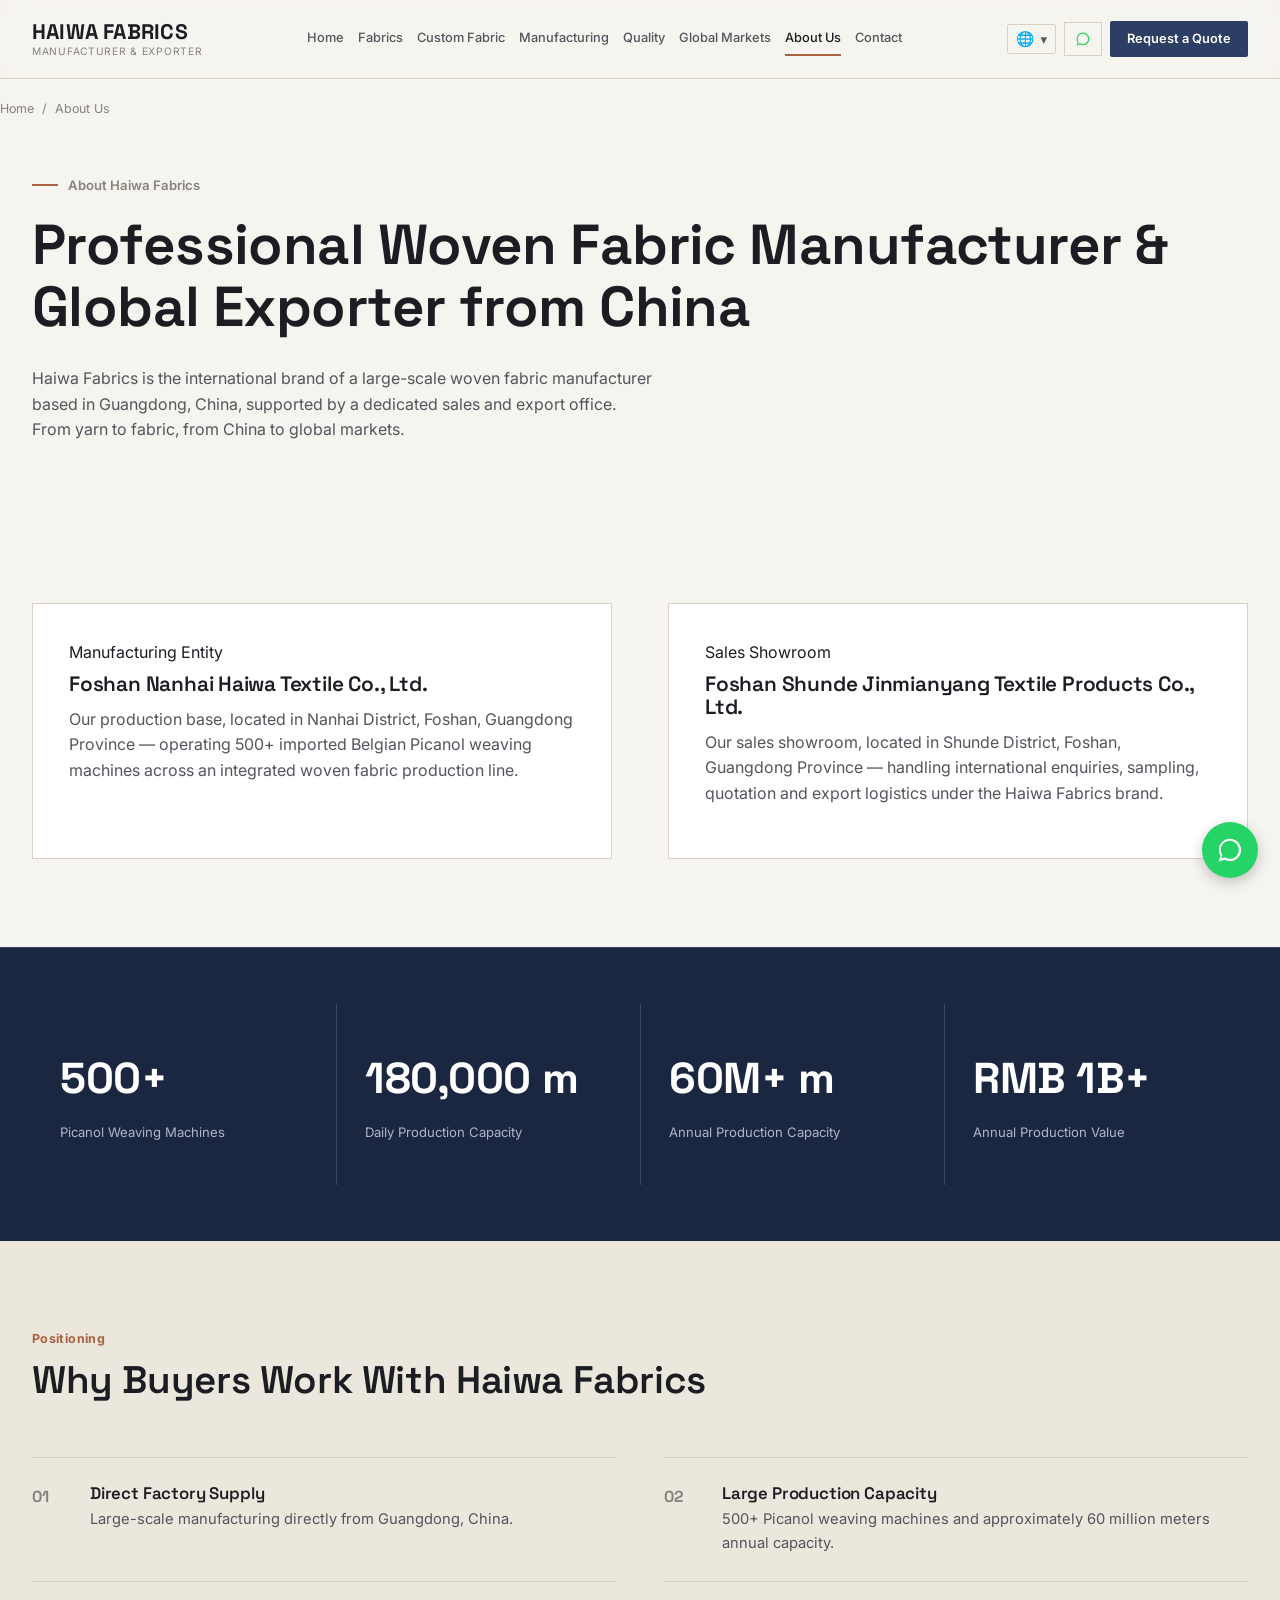
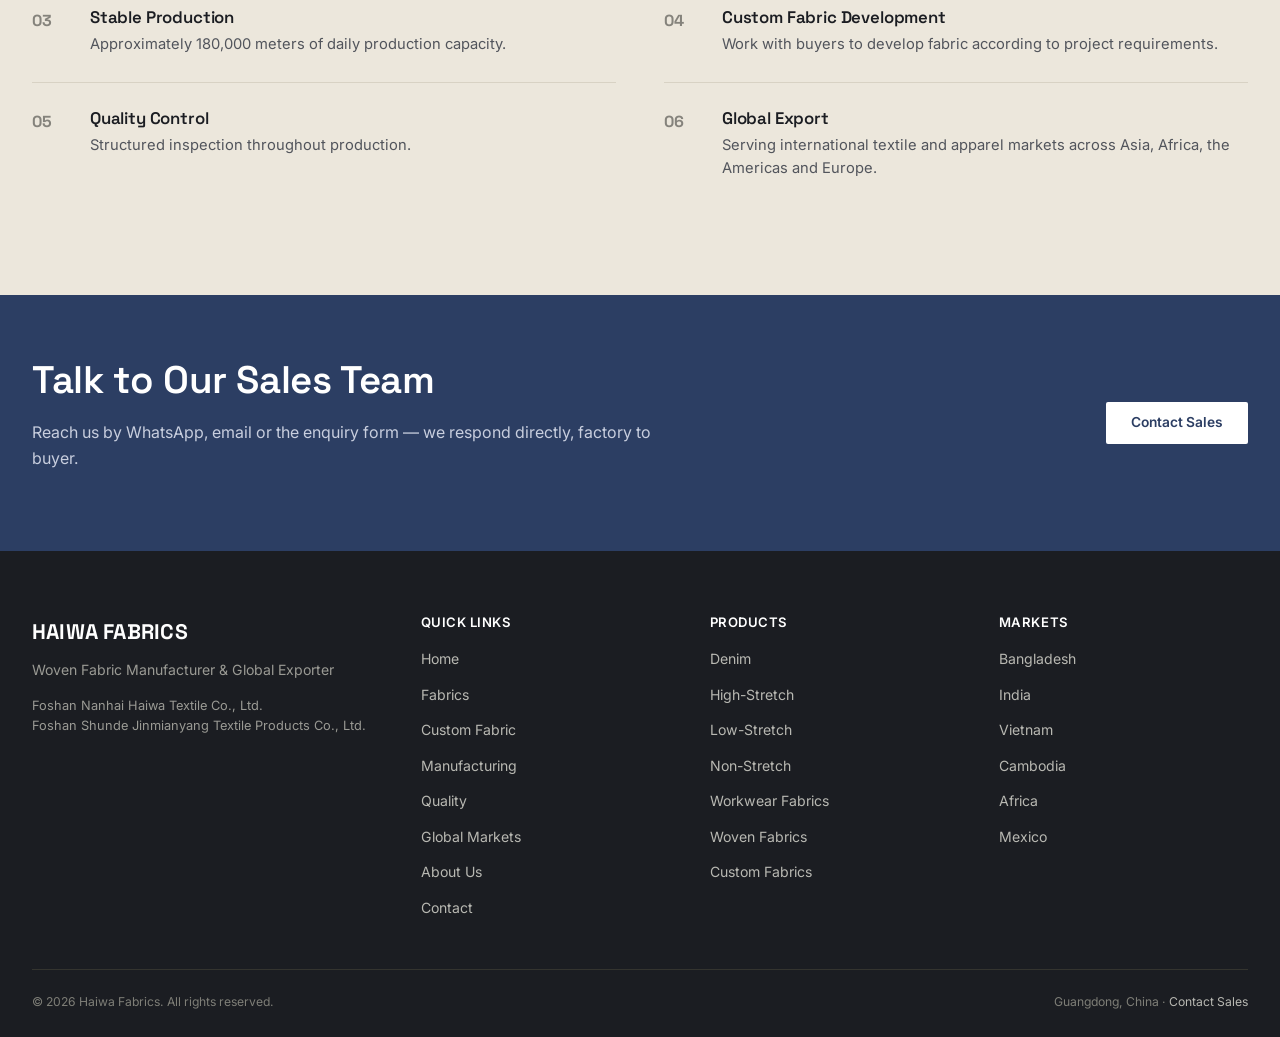
==== commit 1c771b2d: "Add Europe and United States to global markets coverage Extend the market grids on the homepage and " ====
--- a/about.html
+++ b/about.html
@@ -84,7 +84,7 @@
         <div class="reason-item"><span class="reason-num">03</span><div><h3 data-i18n="reason.stableProduction.title">Stable Production</h3><p data-i18n="about.reason.stableProduction.desc">Approximately 180,000 meters of daily production capacity.</p></div></div>
         <div class="reason-item"><span class="reason-num">04</span><div><h3 data-i18n="reason.customDev.title">Custom Fabric Development</h3><p data-i18n="about.reason.customDev.desc">Work with buyers to develop fabric according to project requirements.</p></div></div>
         <div class="reason-item"><span class="reason-num">05</span><div><h3 data-i18n="reason.qualityControl.title">Quality Control</h3><p data-i18n="about.reason.qualityControl.desc">Structured inspection throughout production.</p></div></div>
-        <div class="reason-item"><span class="reason-num">06</span><div><h3 data-i18n="reason.globalExport.title">Global Export</h3><p data-i18n="about.reason.globalExport.desc">Serving international textile and apparel markets across Asia, Africa and the Americas.</p></div></div>
+        <div class="reason-item"><span class="reason-num">06</span><div><h3 data-i18n="reason.globalExport.title">Global Export</h3><p data-i18n="about.reason.globalExport.desc">Serving international textile and apparel markets across Asia, Africa, the Americas and Europe.</p></div></div>
       </div>
     </div>
   </section>
--- a/css/style.css
+++ b/css/style.css
@@ -396,6 +396,7 @@
   position:relative; overflow:hidden;
 }
 .gallery-frame svg{ width:100%; height:100%; }
+.gallery-frame img{ width:100%; height:100%; object-fit:cover; display:block; }
 .gallery-frame .frame-label{
   position:absolute; bottom:0; left:0; right:0; padding:9px 12px;
   font-size:.7rem; color: var(--ink-faint); background: rgba(246,244,239,.9);
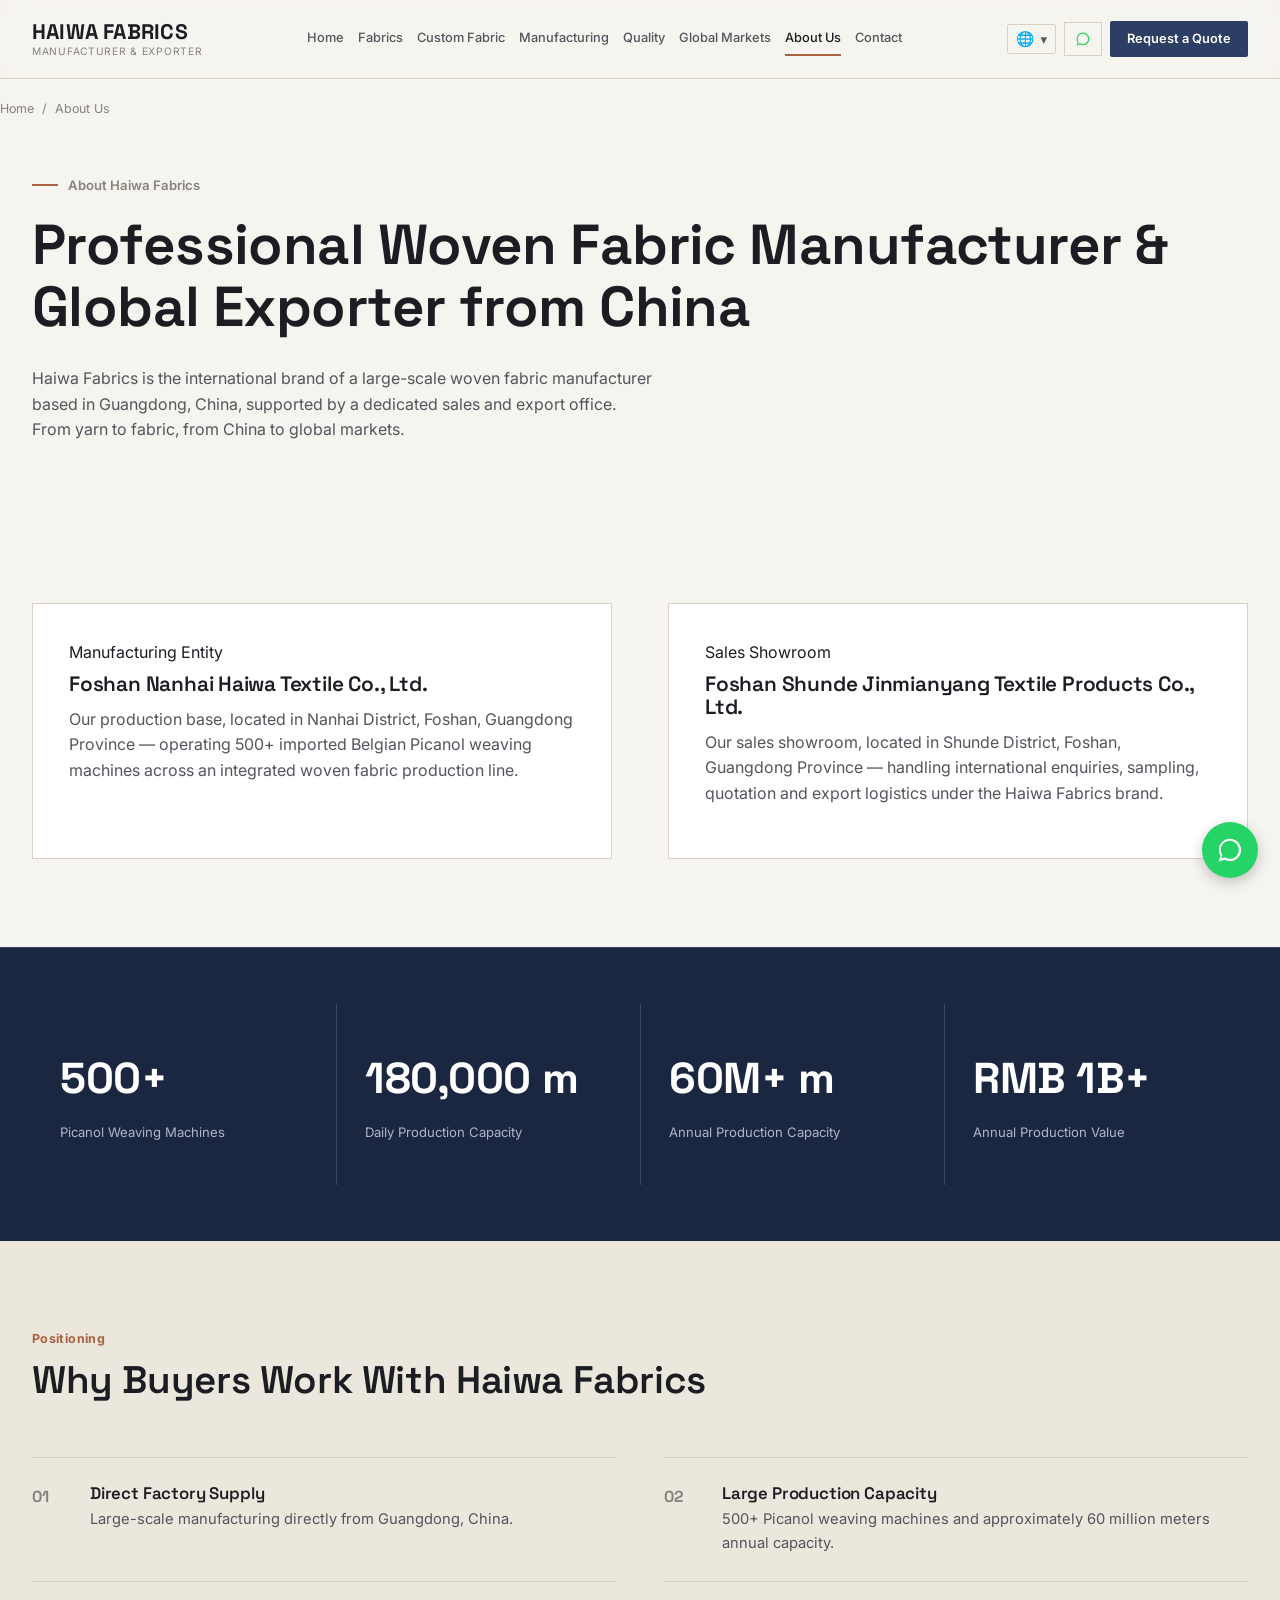
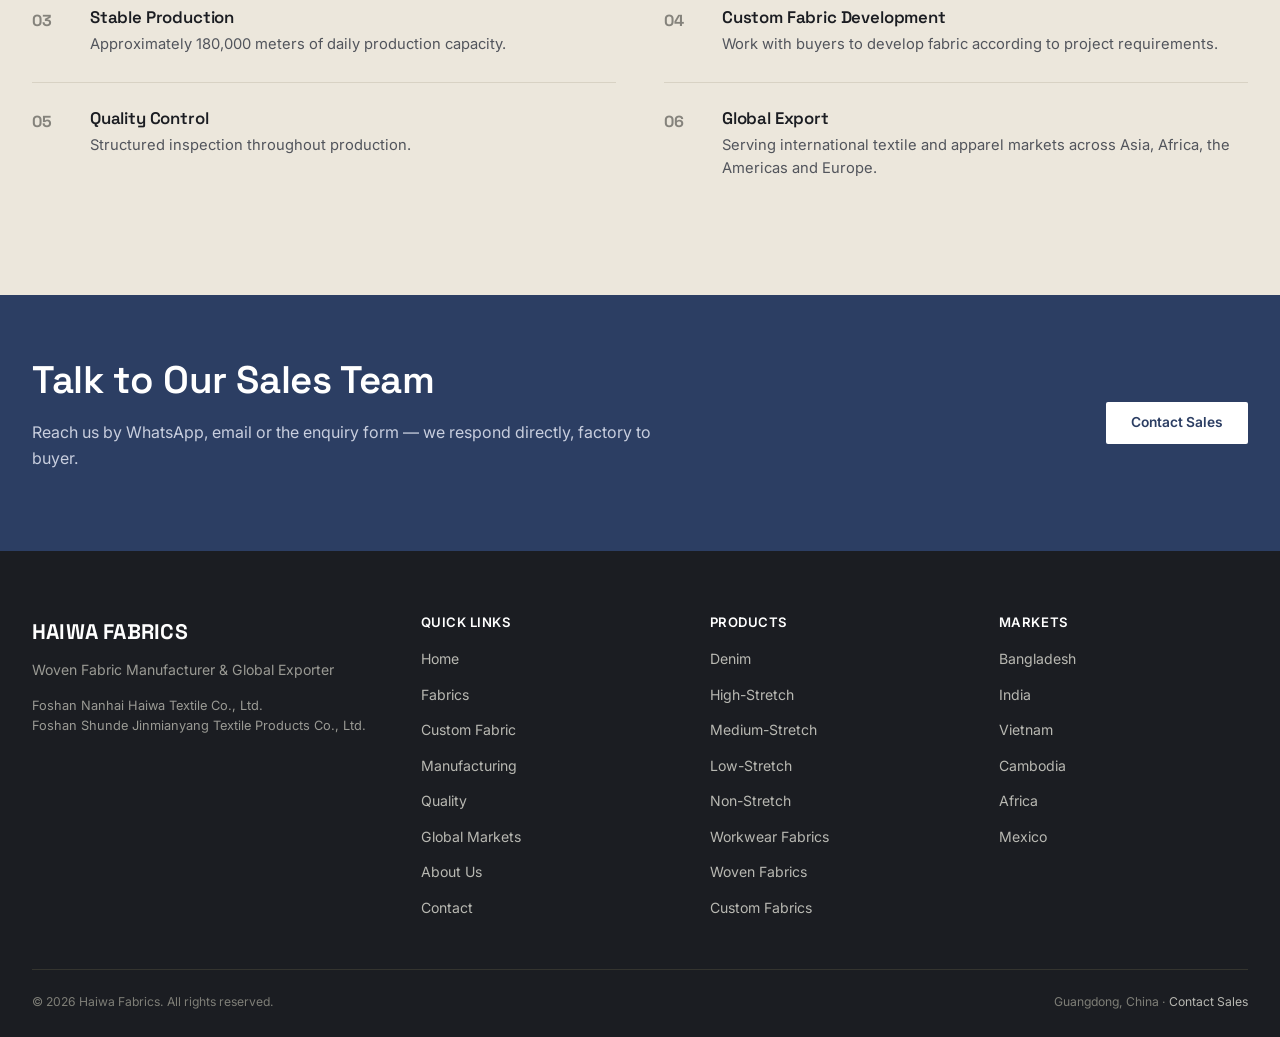
==== commit edf64963: "Add Medium-Stretch as a 9th fabric category, use real photo for Denim card New "Medium-Stretch Fabri" ====
--- a/about.html
+++ b/about.html
@@ -102,7 +102,7 @@
     <div class="footer-grid">
       <div><span class="brand-mark">HAIWA FABRICS</span><p style="margin-top:10px;"><span data-i18n="footer.tagline">Woven Fabric Manufacturer &amp; Global Exporter</span></p><p style="font-size:.8rem;"><span data-i18n="entity.factoryName">佛山市南海区海娃纺织有限公司</span><br><span data-i18n="entity.salesName">佛山市顺德区金棉洋纺织品有限公司</span></p></div>
       <div class="footer-col"><h4 data-i18n="footer.quicklinks">Quick Links</h4><ul><li><a href="index.html" data-i18n="nav.home">Home</a></li><li><a href="fabrics.html" data-i18n="nav.fabrics">Fabrics</a></li><li><a href="custom-fabric.html" data-i18n="nav.custom">Custom Fabric</a></li><li><a href="manufacturing.html" data-i18n="nav.manufacturing">Manufacturing</a></li><li><a href="quality.html" data-i18n="nav.quality">Quality</a></li><li><a href="global-markets.html" data-i18n="nav.markets">Global Markets</a></li><li><a href="about.html" data-i18n="nav.about">About Us</a></li><li><a href="contact.html" data-i18n="nav.contact">Contact</a></li></ul></div>
-      <div class="footer-col"><h4 data-i18n="footer.products">Products</h4><ul><li><a href="denim-fabrics.html" data-i18n="footer.denim">Denim</a></li><li><a href="fabrics.html#high-stretch" data-i18n="footer.highStretchShort">High-Stretch</a></li><li><a href="fabrics.html#low-stretch" data-i18n="footer.lowStretchShort">Low-Stretch</a></li><li><a href="fabrics.html#non-stretch" data-i18n="footer.nonStretchShort">Non-Stretch</a></li><li><a href="fabrics.html#workwear" data-i18n="footer.workwearFabrics">Workwear Fabrics</a></li><li><a href="fabrics.html" data-i18n="footer.wovenFabrics">Woven Fabrics</a></li><li><a href="custom-fabric.html" data-i18n="footer.customFabrics">Custom Fabrics</a></li></ul></div>
+      <div class="footer-col"><h4 data-i18n="footer.products">Products</h4><ul><li><a href="denim-fabrics.html" data-i18n="footer.denim">Denim</a></li><li><a href="fabrics.html#high-stretch" data-i18n="footer.highStretchShort">High-Stretch</a></li><li><a href="fabrics.html#medium-stretch" data-i18n="footer.mediumStretchShort">Medium-Stretch</a></li><li><a href="fabrics.html#low-stretch" data-i18n="footer.lowStretchShort">Low-Stretch</a></li><li><a href="fabrics.html#non-stretch" data-i18n="footer.nonStretchShort">Non-Stretch</a></li><li><a href="fabrics.html#workwear" data-i18n="footer.workwearFabrics">Workwear Fabrics</a></li><li><a href="fabrics.html" data-i18n="footer.wovenFabrics">Woven Fabrics</a></li><li><a href="custom-fabric.html" data-i18n="footer.customFabrics">Custom Fabrics</a></li></ul></div>
       <div class="footer-col"><h4 data-i18n="footer.markets">Markets</h4><ul><li><a href="global-markets.html" data-i18n="country.bangladesh">Bangladesh</a></li><li><a href="global-markets.html" data-i18n="country.india">India</a></li><li><a href="global-markets.html" data-i18n="country.vietnam">Vietnam</a></li><li><a href="global-markets.html" data-i18n="country.cambodia">Cambodia</a></li><li><a href="global-markets.html" data-i18n="country.africaShort">Africa</a></li><li><a href="global-markets.html" data-i18n="country.mexico">Mexico</a></li></ul></div>
     </div>
     <div class="footer-bottom"><span data-i18n="footer.copyright">© 2026 Haiwa Fabrics. All rights reserved.</span><span><span data-i18n="location.guangdong">Guangdong, China</span> · <a href="contact.html" style="color:#B8B8B2;" data-i18n="cta.contactSales">Contact Sales</a></span></div>
--- a/css/style.css
+++ b/css/style.css
@@ -332,6 +332,7 @@
   border-bottom: 1px solid var(--line);
 }
 .fabric-card .swatch svg{ width:100%; height:100%; display:block; }
+.fabric-card .swatch img{ width:100%; height:100%; object-fit:cover; display:block; }
 .fabric-card .swatch-tag{
   position:absolute; top:12px; left:0;
   background: var(--rust); color:#fff; font-size:.7rem; font-weight:700;
@@ -402,6 +403,12 @@
   font-size:.7rem; color: var(--ink-faint); background: rgba(246,244,239,.9);
   border-top:1px solid var(--line);
 }
+
+.mill-video{
+  aspect-ratio: 16/9; background: var(--ink); border:1px solid var(--line);
+  margin-bottom: 20px; overflow:hidden;
+}
+.mill-video video{ width:100%; height:100%; display:block; object-fit:cover; }
 
 /* =========================================================
    Forms
